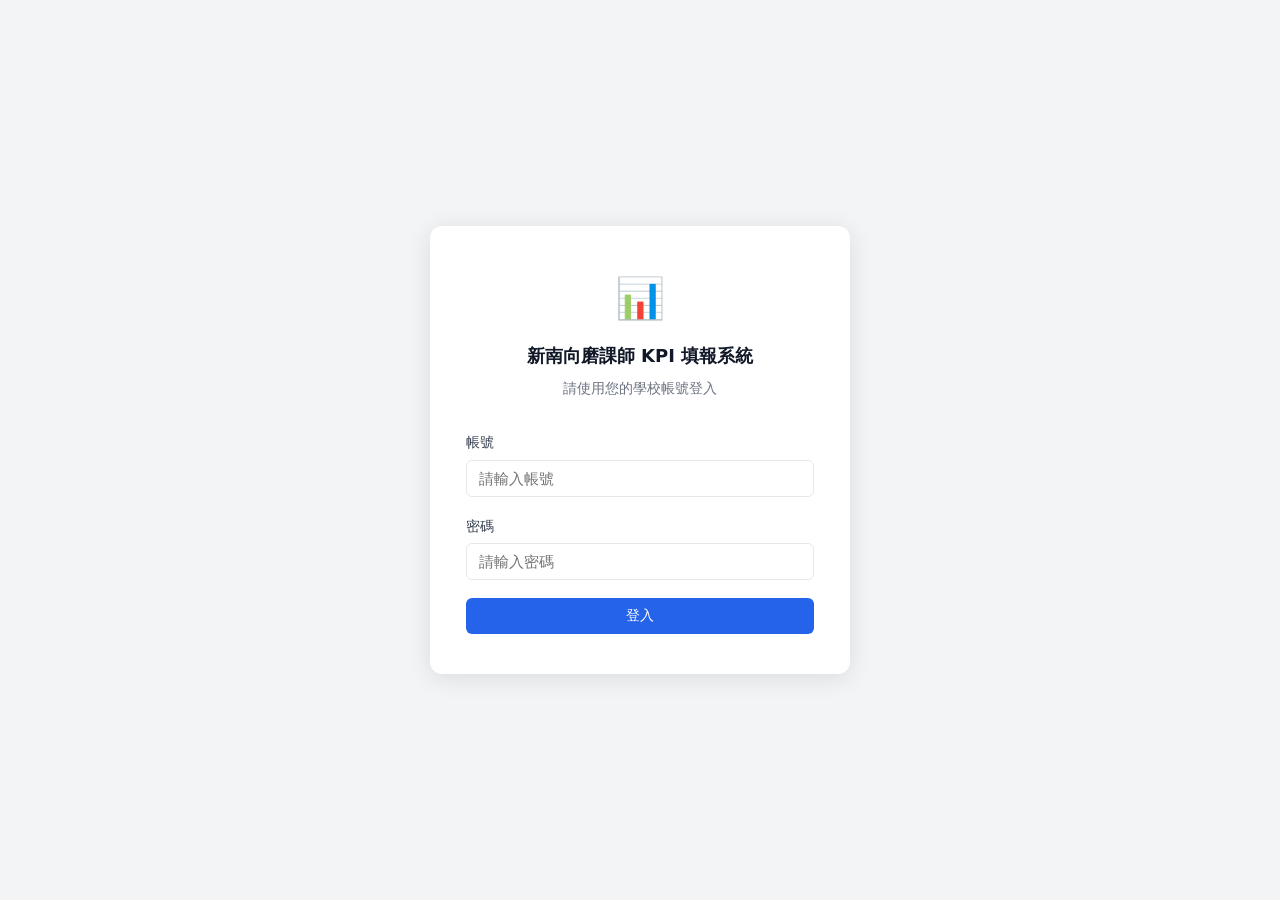
==== index.html @ f4d945ca "Initial Commit" ====
<!DOCTYPE html>
<html lang="zh-Hant">
<head>
  <meta charset="UTF-8">
  <meta name="viewport" content="width=device-width, initial-scale=1.0">
  <title>KPI 填報系統 — 登入</title>
  <link rel="stylesheet" href="css/style.css">
</head>
<body class="page-login">

  <div class="login-card">
    <div class="login-logo">
      <div class="login-logo-icon">📊</div>
      <h1>新南向磨課師 KPI 填報系統</h1>
      <p>請使用您的學校帳號登入</p>
    </div>

    <form id="loginForm" novalidate>
      <div class="form-group">
        <label for="username">帳號</label>
        <input type="text" id="username" name="username"
               placeholder="請輸入帳號" autocomplete="username" required>
      </div>

      <div class="form-group">
        <label for="password">密碼</label>
        <input type="password" id="password" name="password"
               placeholder="請輸入密碼" autocomplete="current-password" required>
      </div>

      <div id="loginError" class="alert alert-error hidden"></div>

      <button type="submit" class="btn btn-primary btn-block" id="loginBtn">
        登入
      </button>
    </form>
  </div>

  <script src="js/config.js"></script>
  <script src="js/api.js"></script>
  <script src="js/auth.js"></script>
  <script>
    // 已登入則直接跳轉
    (function() {
      const user = Auth.getSession();
      if (user) {
        window.location.href = user.role === 'admin' ? 'admin.html' : 'form.html';
      }
    })();

    document.getElementById('loginForm').addEventListener('submit', async function(e) {
      e.preventDefault();
      const username = document.getElementById('username').value.trim();
      const password = document.getElementById('password').value;
      const errorEl  = document.getElementById('loginError');
      const btn      = document.getElementById('loginBtn');

      if (!username || !password) {
        errorEl.textContent = '請輸入帳號與密碼';
        errorEl.classList.remove('hidden');
        return;
      }

      btn.disabled    = true;
      btn.textContent = '登入中…';
      errorEl.classList.add('hidden');

      const result = await Auth.login(username, password);

      if (result.success) {
        window.location.href = result.role === 'admin' ? 'admin.html' : 'form.html';
      } else {
        errorEl.textContent = result.message || '登入失敗，請稍後再試';
        errorEl.classList.remove('hidden');
        btn.disabled    = false;
        btn.textContent = '登入';
      }
    });
  </script>
</body>
</html>
---- css/style.css ----
/* =============================================================
   KPI 填報系統 — 樣式表
   ============================================================= */

/* ── CSS 變數 ─────────────────────────────────────────────── */
:root {
  --primary:       #2563eb;
  --primary-hover: #1d4ed8;
  --primary-light: #eff6ff;
  --success:       #16a34a;
  --success-light: #f0fdf4;
  --warning:       #d97706;
  --warning-light: #fffbeb;
  --danger:        #dc2626;
  --danger-light:  #fef2f2;
  --info-light:    #eff6ff;

  --text-1: #111827;
  --text-2: #374151;
  --text-3: #6b7280;
  --border:  #e5e7eb;
  --bg:      #f3f4f6;
  --bg-card: #ffffff;

  --radius:  8px;
  --shadow:  0 1px 3px rgba(0,0,0,.08), 0 1px 2px rgba(0,0,0,.05);
}

/* ── Reset ───────────────────────────────────────────────── */
*, *::before, *::after { box-sizing: border-box; margin: 0; padding: 0; }
html { font-size: 16px; }
body {
  font-family: 'Noto Sans TC', system-ui, -apple-system, sans-serif;
  background: var(--bg);
  color: var(--text-1);
  line-height: 1.6;
  min-height: 100vh;
}
a { color: var(--primary); text-decoration: none; }
a:hover { text-decoration: underline; }

/* ── 導覽列 ──────────────────────────────────────────────── */
.navbar {
  background: var(--primary);
  color: #fff;
  padding: 0 24px;
  height: 56px;
  display: flex;
  align-items: center;
  justify-content: space-between;
  position: sticky;
  top: 0;
  z-index: 100;
  box-shadow: 0 1px 4px rgba(0,0,0,.15);
}
.navbar-brand {
  font-size: 1rem;
  font-weight: 700;
  letter-spacing: .01em;
}
.navbar-user {
  display: flex;
  align-items: center;
  gap: 16px;
  font-size: .875rem;
}
.nav-link { color: rgba(255,255,255,.85); }
.nav-link:hover { color: #fff; text-decoration: none; }

/* ── 容器 ────────────────────────────────────────────────── */
.container       { max-width: 960px;  margin: 0 auto; padding: 32px 20px; }
.container-sm    { max-width: 520px;  margin: 0 auto; padding: 32px 20px; }
.container-wide  { max-width: 1200px; margin: 0 auto; padding: 32px 20px; }

/* ── 頁頭 ────────────────────────────────────────────────── */
.page-header { margin-bottom: 24px; }
.page-header h2 { font-size: 1.375rem; font-weight: 700; color: var(--text-1); }
.text-muted { font-size: .875rem; color: var(--text-3); margin-top: 4px; }

/* ── 卡片 ────────────────────────────────────────────────── */
.card {
  background: var(--bg-card);
  border: 1px solid var(--border);
  border-radius: var(--radius);
  box-shadow: var(--shadow);
  overflow: hidden;
  margin-bottom: 24px;
}
.card-header {
  display: flex;
  align-items: center;
  justify-content: space-between;
  padding: 14px 20px;
  border-bottom: 1px solid var(--border);
  background: #fafafa;
  font-weight: 600;
  font-size: .9375rem;
  gap: 12px;
}

/* ── 按鈕 ────────────────────────────────────────────────── */
.btn {
  display: inline-flex;
  align-items: center;
  justify-content: center;
  padding: 8px 18px;
  border-radius: 6px;
  font-size: .875rem;
  font-weight: 500;
  cursor: pointer;
  border: 1px solid transparent;
  transition: background .15s, color .15s, border-color .15s;
  white-space: nowrap;
}
.btn:disabled { opacity: .55; cursor: not-allowed; }
.btn-primary  { background: var(--primary); color: #fff; }
.btn-primary:hover:not(:disabled) { background: var(--primary-hover); }
.btn-outline  { background: transparent; border-color: var(--border); color: var(--text-2); }
.btn-outline:hover:not(:disabled) { background: var(--bg); }
.btn-sm  { padding: 5px 12px; font-size: .8125rem; }
.btn-lg  { padding: 10px 28px; font-size: 1rem; }
.btn-block { width: 100%; }

/* ── 表單元素 ────────────────────────────────────────────── */
.form-group { margin-bottom: 18px; }
.form-group label {
  display: block;
  font-size: .875rem;
  font-weight: 500;
  margin-bottom: 6px;
  color: var(--text-2);
}
input[type="text"],
input[type="password"],
input[type="number"],
select {
  width: 100%;
  padding: 9px 12px;
  border: 1px solid var(--border);
  border-radius: 6px;
  font-size: .9375rem;
  color: var(--text-1);
  background: #fff;
  transition: border-color .15s, box-shadow .15s;
}
input[type="text"]:focus,
input[type="password"]:focus,
input[type="number"]:focus,
select:focus {
  outline: none;
  border-color: var(--primary);
  box-shadow: 0 0 0 3px rgba(37,99,235,.12);
}
input[type="number"] { -moz-appearance: textfield; }
input[type="number"]::-webkit-outer-spin-button,
input[type="number"]::-webkit-inner-spin-button { -webkit-appearance: none; }

.form-actions {
  display: flex;
  align-items: center;
  gap: 16px;
  padding: 8px 0 4px;
}

/* ── 警告 / 提示訊息 ─────────────────────────────────────── */
.alert {
  padding: 10px 16px;
  border-radius: 6px;
  font-size: .875rem;
  margin-bottom: 16px;
  border: 1px solid transparent;
}
.alert-error   { background: var(--danger-light);  border-color: #fca5a5; color: var(--danger); }
.alert-success { background: var(--success-light); border-color: #86efac; color: var(--success); }
.alert-warning { background: var(--warning-light); border-color: #fcd34d; color: var(--warning); }
.alert-info    { background: var(--info-light);    border-color: #bfdbfe; color: var(--primary); }
.hidden { display: none !important; }

/* ── KPI 表單區塊 ────────────────────────────────────────── */
.kpi-section { padding: 20px 24px; border-bottom: 1px solid var(--border); }
.kpi-section:last-child { border-bottom: none; }
.kpi-section-title {
  font-size: 1rem;
  font-weight: 700;
  color: var(--primary);
  margin-bottom: 12px;
}
.kpi-hint {
  font-size: .8125rem;
  color: var(--text-3);
  margin-bottom: 12px;
  background: #f9fafb;
  padding: 6px 10px;
  border-radius: 4px;
  border-left: 3px solid var(--primary);
}
.kpi-grid {
  display: grid;
  grid-template-columns: repeat(auto-fill, minmax(260px, 1fr));
  gap: 14px;
}
.kpi-item label {
  display: flex;
  align-items: center;
  gap: 8px;
  font-size: .875rem;
  font-weight: 500;
  color: var(--text-2);
  margin-bottom: 6px;
}
.kpi-item input { width: 100%; }
.kpi-total input { font-weight: 700; border-color: var(--primary); }
.kpi-code {
  display: inline-block;
  background: var(--primary-light);
  color: var(--primary);
  font-size: .75rem;
  font-weight: 700;
  padding: 1px 7px;
  border-radius: 4px;
  min-width: 36px;
  text-align: center;
}
.field-error {
  font-size: .8125rem;
  color: var(--danger);
  margin-top: 8px;
  padding: 6px 10px;
  background: var(--danger-light);
  border-radius: 4px;
}

/* ── 資料表格 ────────────────────────────────────────────── */
.data-table {
  width: 100%;
  border-collapse: collapse;
  font-size: .875rem;
}
.data-table th {
  background: #f9fafb;
  font-weight: 600;
  color: var(--text-2);
  padding: 10px 16px;
  text-align: left;
  border-bottom: 1px solid var(--border);
  white-space: nowrap;
}
.data-table td {
  padding: 9px 16px;
  border-bottom: 1px solid var(--border);
  color: var(--text-1);
}
.data-table tr:last-child td { border-bottom: none; }
.data-table .section-row td {
  background: #f3f4f6;
  font-weight: 700;
  color: var(--text-2);
  font-size: .8125rem;
  padding: 7px 16px;
}
.data-table .total-row td { font-weight: 700; background: var(--primary-light); }
.text-right { text-align: right; font-variant-numeric: tabular-nums; }
.table-footer {
  padding: 10px 16px;
  border-top: 1px solid var(--border);
  background: #fafafa;
}

/* ── 管理者 tabs ─────────────────────────────────────────── */
.tab-bar {
  display: flex;
  gap: 4px;
  margin-bottom: 20px;
  border-bottom: 2px solid var(--border);
  padding-bottom: -2px;
}
.tab-btn {
  padding: 9px 20px;
  font-size: .9rem;
  font-weight: 500;
  border: none;
  background: none;
  color: var(--text-3);
  cursor: pointer;
  border-bottom: 2px solid transparent;
  margin-bottom: -2px;
  transition: color .15s, border-color .15s;
}
.tab-btn.active {
  color: var(--primary);
  border-bottom-color: var(--primary);
  font-weight: 700;
}
.tab-btn:hover:not(.active) { color: var(--text-2); }

/* ── 工具列 ──────────────────────────────────────────────── */
.toolbar {
  display: flex;
  align-items: center;
  justify-content: space-between;
  flex-wrap: wrap;
  gap: 12px;
  margin-bottom: 16px;
}
.toolbar-left, .toolbar-right {
  display: flex;
  align-items: center;
  gap: 10px;
  flex-wrap: wrap;
}
.toolbar label { font-size: .875rem; font-weight: 500; white-space: nowrap; }
.toolbar select { width: auto; min-width: 120px; padding: 7px 10px; }

/* ── 登入頁 ──────────────────────────────────────────────── */
.page-login {
  display: flex;
  align-items: center;
  justify-content: center;
  min-height: 100vh;
  padding: 20px;
}
.login-card {
  width: 100%;
  max-width: 420px;
  background: var(--bg-card);
  border-radius: 12px;
  box-shadow: 0 4px 24px rgba(0,0,0,.10);
  padding: 40px 36px;
}
.login-logo { text-align: center; margin-bottom: 32px; }
.login-logo-icon { font-size: 2.5rem; margin-bottom: 12px; }
.login-logo h1 { font-size: 1.125rem; font-weight: 700; color: var(--text-1); margin-bottom: 6px; }
.login-logo p  { font-size: .875rem; color: var(--text-3); }

/* ── 響應式 ──────────────────────────────────────────────── */
@media (max-width: 768px) {
  .navbar { padding: 0 16px; }
  .navbar-brand { font-size: .875rem; }
  .navbar-user  { gap: 10px; font-size: .8125rem; }

  .container, .container-sm, .container-wide { padding: 20px 16px; }

  .kpi-grid { grid-template-columns: 1fr; }

  .toolbar { flex-direction: column; align-items: flex-start; }
  .toolbar-right { width: 100%; }

  .data-table { font-size: .8125rem; }
  .data-table th, .data-table td { padding: 7px 10px; }

  .card-header { flex-wrap: wrap; gap: 8px; }

  .tab-btn { padding: 7px 14px; font-size: .85rem; }
}
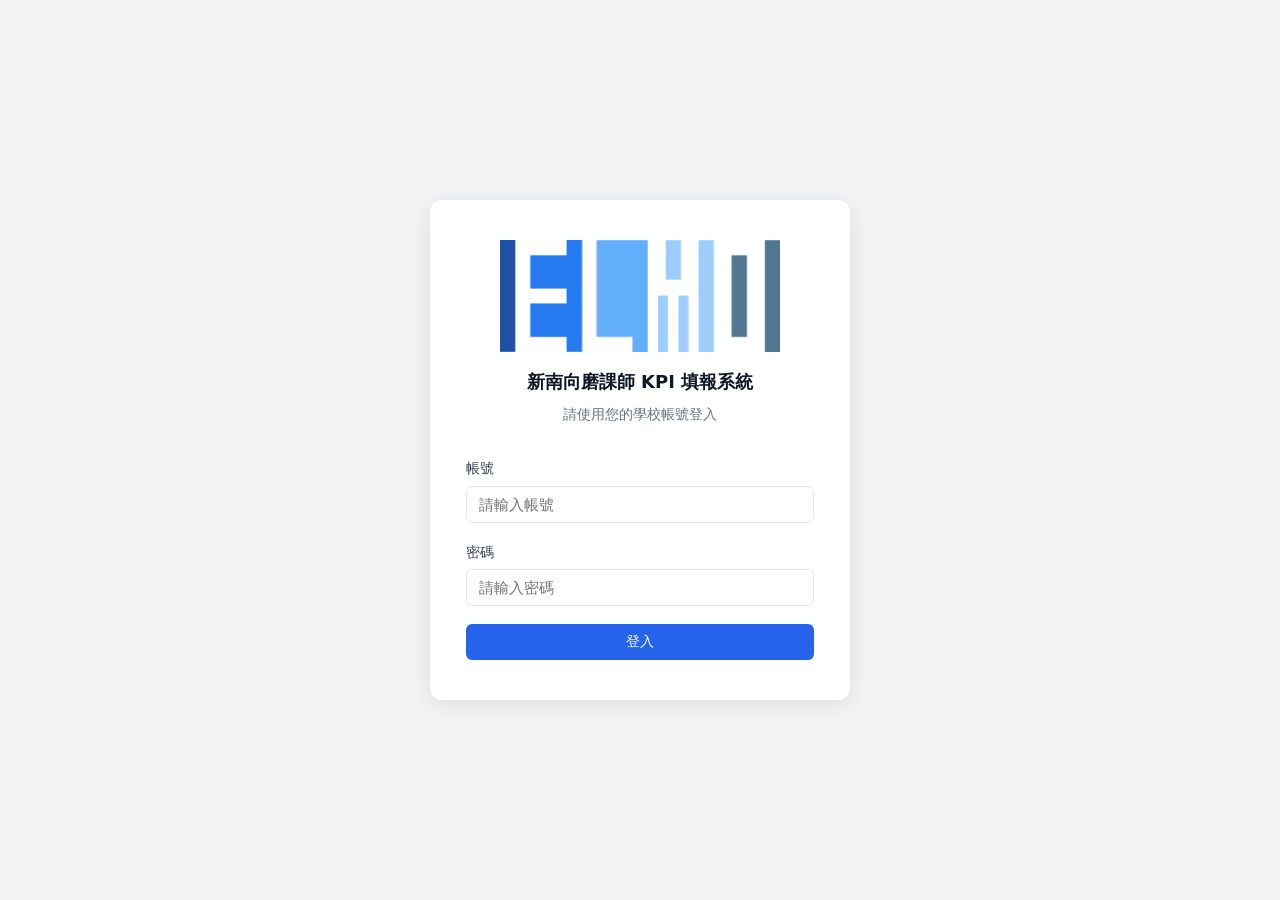
==== commit e22cf27d: "加入藍色 logo" ====
--- a/index.html
+++ b/index.html
@@ -10,7 +10,7 @@
 
   <div class="login-card">
     <div class="login-logo">
-      <div class="login-logo-icon">📊</div>
+      <img src="logo_blue.png" alt="系統 Logo" class="login-logo-img">
       <h1>新南向磨課師 KPI 填報系統</h1>
       <p>請使用您的學校帳號登入</p>
     </div>
--- a/css/style.css
+++ b/css/style.css
@@ -328,9 +328,11 @@
   padding: 40px 36px;
 }
 .login-logo { text-align: center; margin-bottom: 32px; }
-.login-logo-icon { font-size: 2.5rem; margin-bottom: 12px; }
+.login-logo-img { width: 100%; max-width: 280px; height: auto; margin-bottom: 16px; display: block; margin-left: auto; margin-right: auto; }
 .login-logo h1 { font-size: 1.125rem; font-weight: 700; color: var(--text-1); margin-bottom: 6px; }
 .login-logo p  { font-size: .875rem; color: var(--text-3); }
+
+.navbar-logo { height: 28px; width: auto; margin-right: 8px; vertical-align: middle; filter: brightness(0) invert(1); }
 
 /* ── 響應式 ──────────────────────────────────────────────── */
 @media (max-width: 768px) {
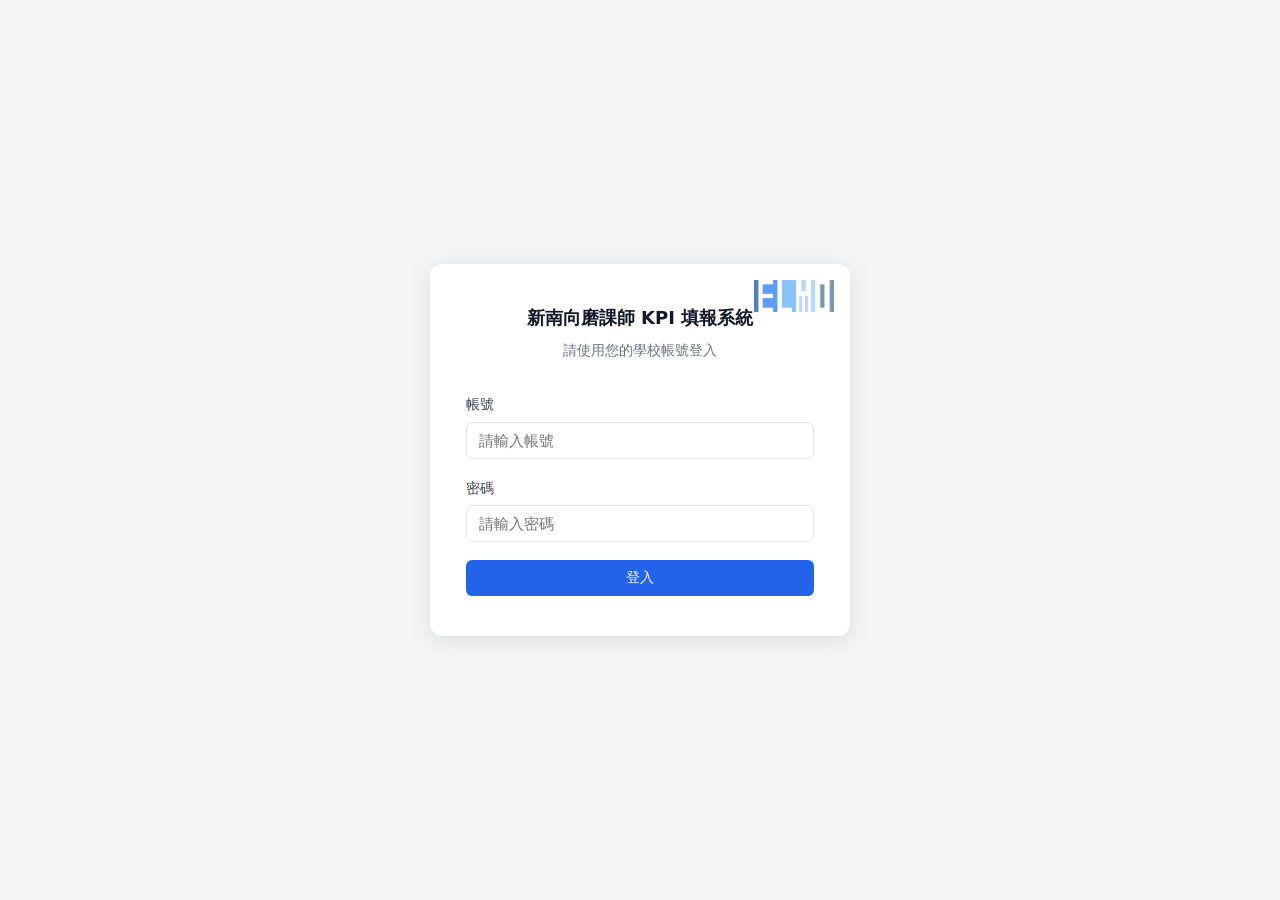
==== commit a82ee532: "logo 縮小置於角落" ====
--- a/index.html
+++ b/index.html
@@ -10,7 +10,6 @@
 
   <div class="login-card">
     <div class="login-logo">
-      <img src="logo_blue.png" alt="系統 Logo" class="login-logo-img">
       <h1>新南向磨課師 KPI 填報系統</h1>
       <p>請使用您的學校帳號登入</p>
     </div>
--- a/css/style.css
+++ b/css/style.css
@@ -320,6 +320,7 @@
   padding: 20px;
 }
 .login-card {
+  position: relative;
   width: 100%;
   max-width: 420px;
   background: var(--bg-card);
@@ -327,12 +328,23 @@
   box-shadow: 0 4px 24px rgba(0,0,0,.10);
   padding: 40px 36px;
 }
+/* logo 貼在卡片右上角 */
+.login-card::after {
+  content: '';
+  position: absolute;
+  top: 16px;
+  right: 16px;
+  width: 80px;
+  height: 32px;
+  background: url('../logo_blue.png') no-repeat center / contain;
+  opacity: 0.75;
+}
 .login-logo { text-align: center; margin-bottom: 32px; }
-.login-logo-img { width: 100%; max-width: 280px; height: auto; margin-bottom: 16px; display: block; margin-left: auto; margin-right: auto; }
 .login-logo h1 { font-size: 1.125rem; font-weight: 700; color: var(--text-1); margin-bottom: 6px; }
 .login-logo p  { font-size: .875rem; color: var(--text-3); }
 
-.navbar-logo { height: 28px; width: auto; margin-right: 8px; vertical-align: middle; filter: brightness(0) invert(1); }
+/* 導覽列 logo */
+.navbar-logo { height: 22px; width: auto; margin-right: 8px; vertical-align: middle; filter: brightness(0) invert(1); opacity: 0.9; }
 
 /* ── 響應式 ──────────────────────────────────────────────── */
 @media (max-width: 768px) {
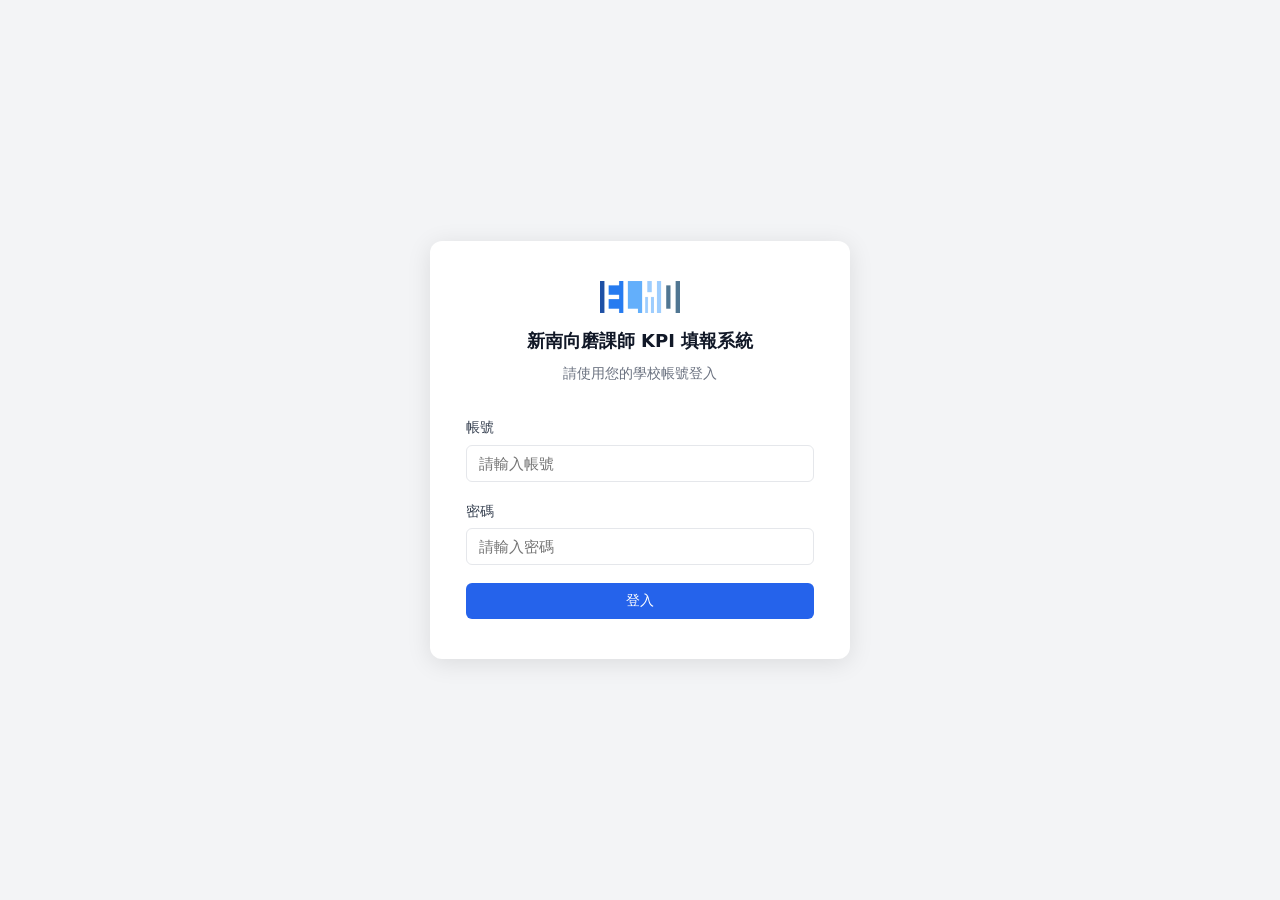
==== commit f22c78a9: "修正 logo 遮蓋問題，只保留登入頁小圖示" ====
--- a/index.html
+++ b/index.html
@@ -10,6 +10,7 @@
 
   <div class="login-card">
     <div class="login-logo">
+      <img src="logo_blue.png" alt="Logo" class="login-logo-img" width="80">
       <h1>新南向磨課師 KPI 填報系統</h1>
       <p>請使用您的學校帳號登入</p>
     </div>
--- a/css/style.css
+++ b/css/style.css
@@ -328,23 +328,10 @@
   box-shadow: 0 4px 24px rgba(0,0,0,.10);
   padding: 40px 36px;
 }
-/* logo 貼在卡片右上角 */
-.login-card::after {
-  content: '';
-  position: absolute;
-  top: 16px;
-  right: 16px;
-  width: 80px;
-  height: 32px;
-  background: url('../logo_blue.png') no-repeat center / contain;
-  opacity: 0.75;
-}
 .login-logo { text-align: center; margin-bottom: 32px; }
+.login-logo-img { display: block; width: 80px; height: auto; margin: 0 auto 14px; }
 .login-logo h1 { font-size: 1.125rem; font-weight: 700; color: var(--text-1); margin-bottom: 6px; }
 .login-logo p  { font-size: .875rem; color: var(--text-3); }
-
-/* 導覽列 logo */
-.navbar-logo { height: 22px; width: auto; margin-right: 8px; vertical-align: middle; filter: brightness(0) invert(1); opacity: 0.9; }
 
 /* ── 響應式 ──────────────────────────────────────────────── */
 @media (max-width: 768px) {
